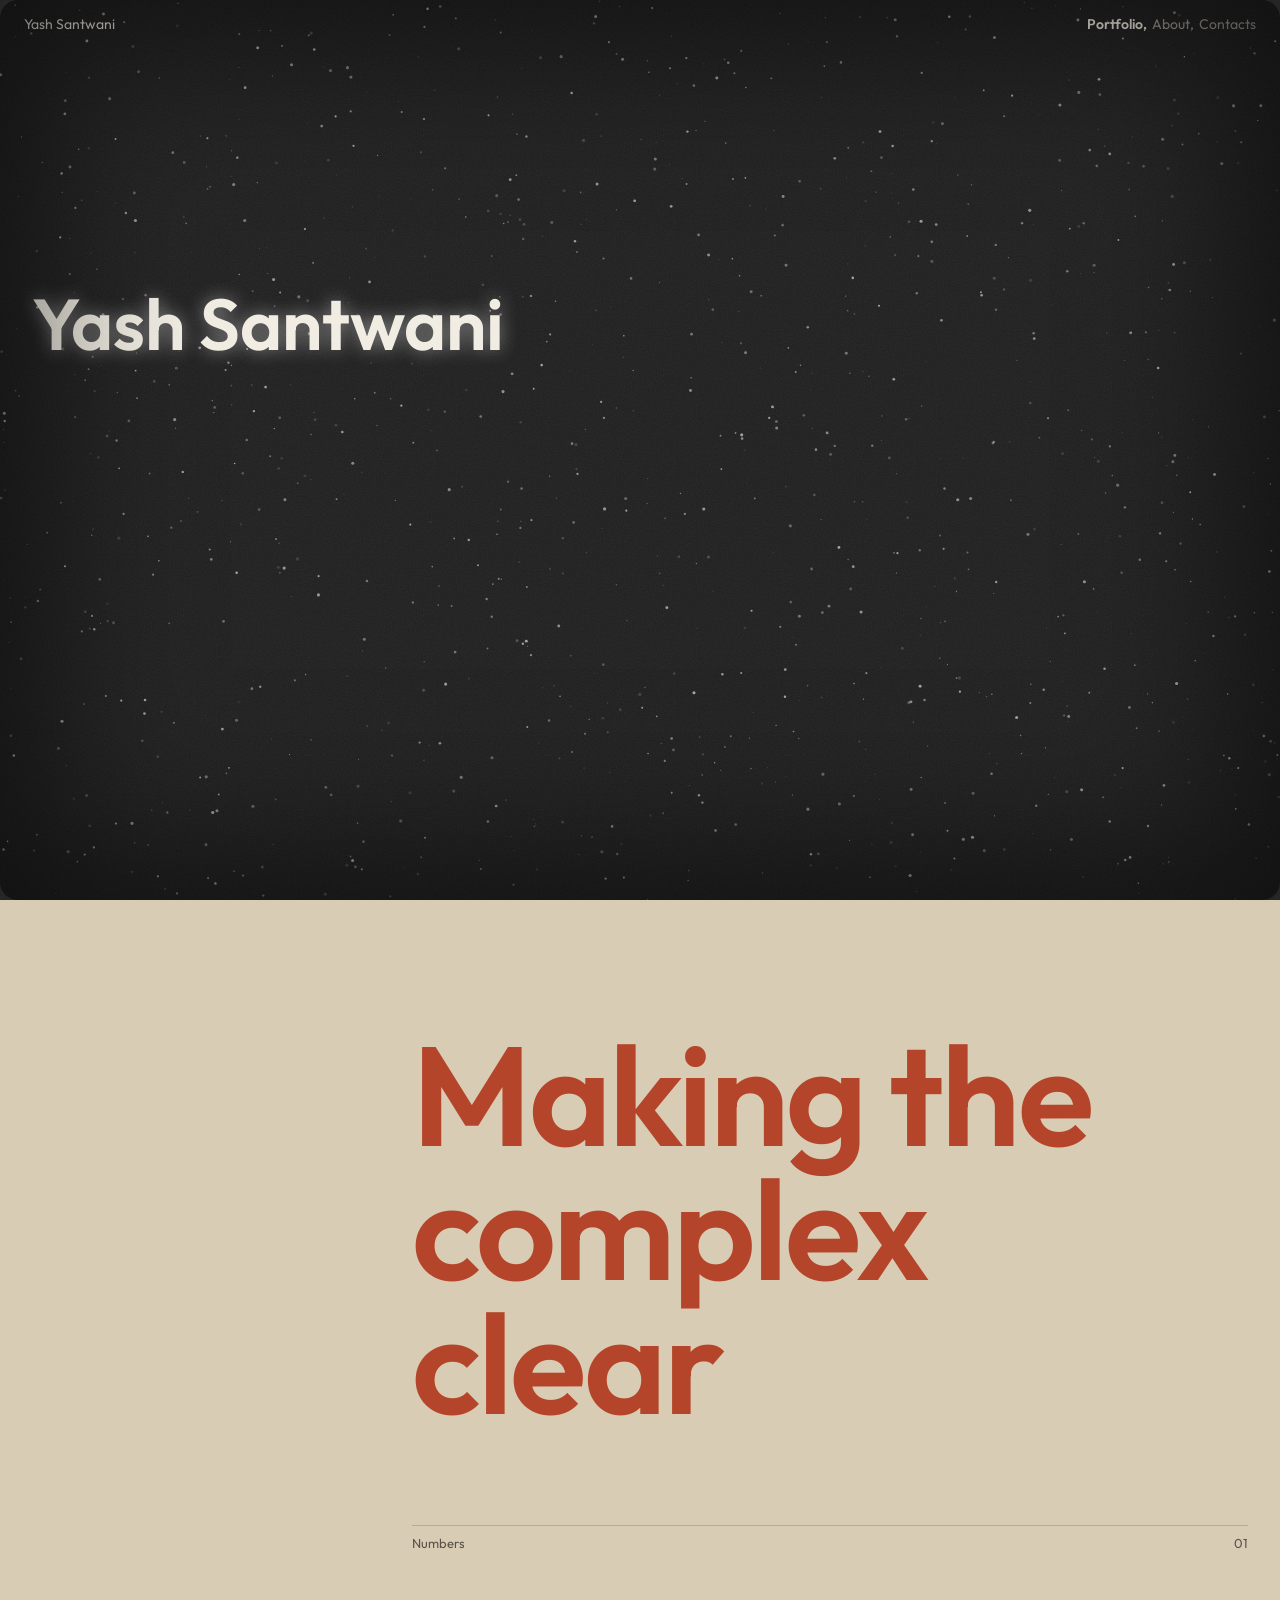
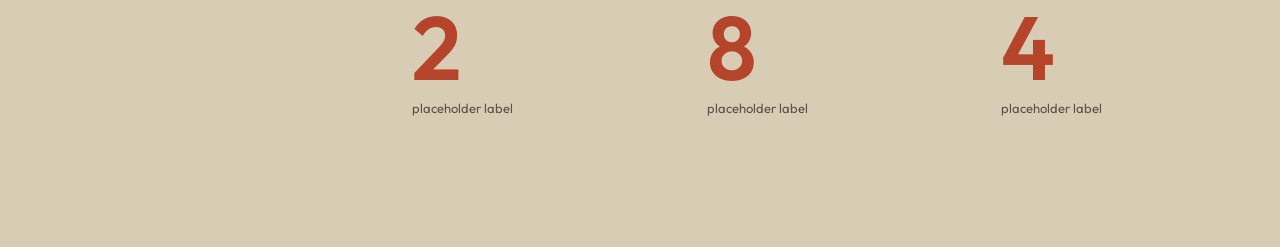
==== index.html @ 138ab25b "feat(shell): per-page nav colours with a readable dimmed state Drop mix-blend-mode: difference, whic" ====
<!doctype html>
<html lang="en">
<head>
  <meta charset="utf-8">
  <meta name="viewport" content="width=device-width, initial-scale=1">
  <title>Yash Santwani</title>
  <meta name="description" content="Yash Santwani — founder, venture and AI product builder.">
  <link rel="stylesheet" href="css/tokens.css">
  <style>
    /* Starter test page: proves tokens + effects work. Replace via the backlog. */
    .intro { position: relative; height: 100vh; }
    .intro canvas { position: absolute; inset: 0; width: 100%; height: 100%; }
    .intro h1 { position: absolute; left: var(--s4); top: 30vh; margin: 0; font-size: clamp(40px, 6vw, 72px); font-weight: 600;
      color: var(--ink-on-dark); text-shadow: 0 0 18px rgba(255,255,255,.45); }
    .demo { padding: var(--s16) var(--s4); max-width: 900px; margin-left: auto; }
    .numbers { display: grid; grid-template-columns: repeat(auto-fit, minmax(160px, 1fr)); gap: var(--s6); }
    .numbers p { margin: var(--s1) 0 0; font-size: var(--fs-small); color: var(--ink-soft); }
    .light { background: var(--bg); color: var(--ink); }
  </style>
</head>
<body class="is-dark">
  <nav class="nav" aria-label="Main">
    <a class="nav__name" href="index.html">Yash Santwani</a>
    <span class="nav__links">
      <a href="index.html" aria-current="page">Portfolio,</a>
      <a href="about.html">About,</a>
      <a href="#contacts">Contacts</a>
    </span>
  </nav>

  <section class="intro">
    <canvas data-dust="dark" aria-hidden="true"></canvas>
    <h1>Yash Santwani</h1>
  </section>

  <main class="light">
    <section class="demo">
      <h2 class="display" data-reveal>Making the complex clear</h2>
      <div class="section-head" style="margin-top: var(--s12)"><span>Numbers</span><span>01</span></div>
      <div class="numbers">
        <div><span class="big-number" data-count="3" data-suffix="+">0</span><p>placeholder label</p></div>
        <div><span class="big-number" data-count="10" data-suffix="+">0</span><p>placeholder label</p></div>
        <div><span class="big-number" data-count="5">0</span><p>placeholder label</p></div>
      </div>
    </section>
  </main>

  <script src="js/grain.js" defer></script>
  <script src="js/dust.js" defer></script>
  <script src="js/reveal.js" defer></script>
  <script src="js/counter.js" defer></script>
</body>
</html>
---- css/tokens.css ----
/* Design tokens — source of truth. Change here, not in page CSS. */

/* Fonts — self-hosted latin subsets (SIL OFL, licences in assets/fonts/).
   Pages preload assets/fonts/outfit-latin-var.woff2. */
@font-face {
  font-family: "Outfit";
  font-style: normal;
  font-weight: 300 600;
  font-display: swap;
  src: url("../assets/fonts/outfit-latin-var.woff2") format("woff2");
}
@font-face {
  font-family: "Fraunces";
  font-style: normal;
  font-weight: 400;
  font-display: swap;
  src: url("../assets/fonts/fraunces-latin-400.woff2") format("woff2");
}
@font-face {
  font-family: "Fraunces";
  font-style: italic;
  font-weight: 400;
  font-display: swap;
  src: url("../assets/fonts/fraunces-latin-400-italic.woff2") format("woff2");
}
/* Metric-matched fallbacks so the swap barely moves the layout. */
@font-face {
  font-family: "Outfit Fallback";
  src: local("Arial"), local("Helvetica"), local("Roboto");
  size-adjust: 101.5%;
  ascent-override: 98.5%;
  descent-override: 25.6%;
  line-gap-override: 0%;
}
@font-face {
  font-family: "Fraunces Fallback";
  src: local("Georgia"), local("Times New Roman");
  size-adjust: 91.8%;
  ascent-override: 100.5%;
  descent-override: 26.5%;
  line-gap-override: 0%;
}

:root {
  /* colour */
  --bg: #D9CCB4;          /* warm cream */
  --ink: #1E1B18;         /* near-black text */
  --ink-soft: #5A524A;    /* labels, captions */
  --accent: #B5452A;      /* rust — headlines + numbers only */
  --rule: rgba(30, 27, 24, 0.18);
  --bg-dark: #1F1F1F;     /* home / intro */
  --ink-on-dark: #F1ECE2;
  --accent-dark: #F2D46B; /* yellow headline on dark */
  --ink-soft-on-dark: #A39E95; /* dimmed text on dark, ≥ 4.5:1 on --bg-dark */

  /* nav — pages override per theme or per region (name vs links) */
  --nav-name: var(--ink);
  --nav-link: var(--ink);
  --nav-link-dim: var(--ink-soft);

  /* type */
  --font-sans: "Outfit", "Outfit Fallback", system-ui, sans-serif;
  --font-serif: "Fraunces", "Fraunces Fallback", Georgia, serif;
  --fs-display: clamp(64px, 11vw, 160px);
  --fs-h2: clamp(36px, 5vw, 64px);
  --fs-h3: clamp(22px, 2.2vw, 30px);
  --fs-body: 16px;
  --fs-small: 13px;
  --lh-tight: 0.95;
  --lh-body: 1.5;

  /* space (8-pt) */
  --s1: 8px; --s2: 16px; --s3: 24px; --s4: 32px; --s6: 48px; --s8: 64px; --s12: 96px; --s16: 128px;

  /* motion */
  --ease: cubic-bezier(0.22, 1, 0.36, 1);
  --dur: 900ms;
}

*, *::before, *::after { box-sizing: border-box; }
html, body { margin: 0; }
body {
  background: var(--bg);
  color: var(--ink);
  font-family: var(--font-sans);
  font-size: var(--fs-body);
  line-height: var(--lh-body);
  -webkit-font-smoothing: antialiased;
}
body.is-dark {
  background: var(--bg-dark); color: var(--ink-on-dark);
  --nav-name: var(--ink-on-dark);
  --nav-link: var(--ink-on-dark);
  --nav-link-dim: var(--ink-soft-on-dark);
}

/* tiny nav — floats over the page, no bar; content scrolls under it.
   Copy this markup into every page and move aria-current to that page's link
   (home counts as Portfolio). Contacts is a placeholder until feature 14.

   <nav class="nav" aria-label="Main">
     <a class="nav__name" href="index.html">Yash Santwani</a>
     <span class="nav__links">
       <a href="index.html" aria-current="page">Portfolio,</a>
       <a href="about.html">About,</a>
       <a href="#contacts">Contacts</a>
     </span>
   </nav>

   Colours: set --nav-name / --nav-link / --nav-link-dim on <body>
   (body.is-dark already does). Name and links can differ, e.g. a light
   name over a photo with ink links over cream. */
.nav {
  position: fixed; inset: 0 0 auto 0; z-index: 50;
  display: flex; justify-content: space-between; align-items: baseline; gap: var(--s2);
  padding: var(--s2) var(--s3);
  font-size: 14px; line-height: 1.2; white-space: nowrap;
}
.nav a { text-decoration: none; border-radius: 2px; }
.nav__name { color: var(--nav-name); }
.nav__links a { color: var(--nav-link-dim); }
.nav__links a + a { margin-left: 2px; }
.nav__links a[aria-current="page"] { color: var(--nav-link); font-weight: 600; }
.nav a:hover { color: var(--nav-link); }
.nav__name:hover { color: var(--nav-name); }
.nav a:focus-visible { outline: 1px solid currentColor; outline-offset: 3px; }
@media (max-width: 420px) {
  .nav { padding: var(--s2); }
}

/* section header: 01 — label */
.section-head {
  display: flex; justify-content: space-between;
  border-top: 1px solid var(--rule);
  padding-top: var(--s1); margin-bottom: var(--s6);
  font-size: var(--fs-small); color: var(--ink-soft);
}

.display { font-size: var(--fs-display); line-height: var(--lh-tight); font-weight: 600; color: var(--accent); letter-spacing: -0.02em; margin: 0; }
.big-number { font-size: clamp(56px, 7vw, 96px); font-weight: 600; color: var(--accent); line-height: 1; }

@media (prefers-reduced-motion: reduce) {
  *, *::before, *::after { animation: none !important; transition: none !important; }
}
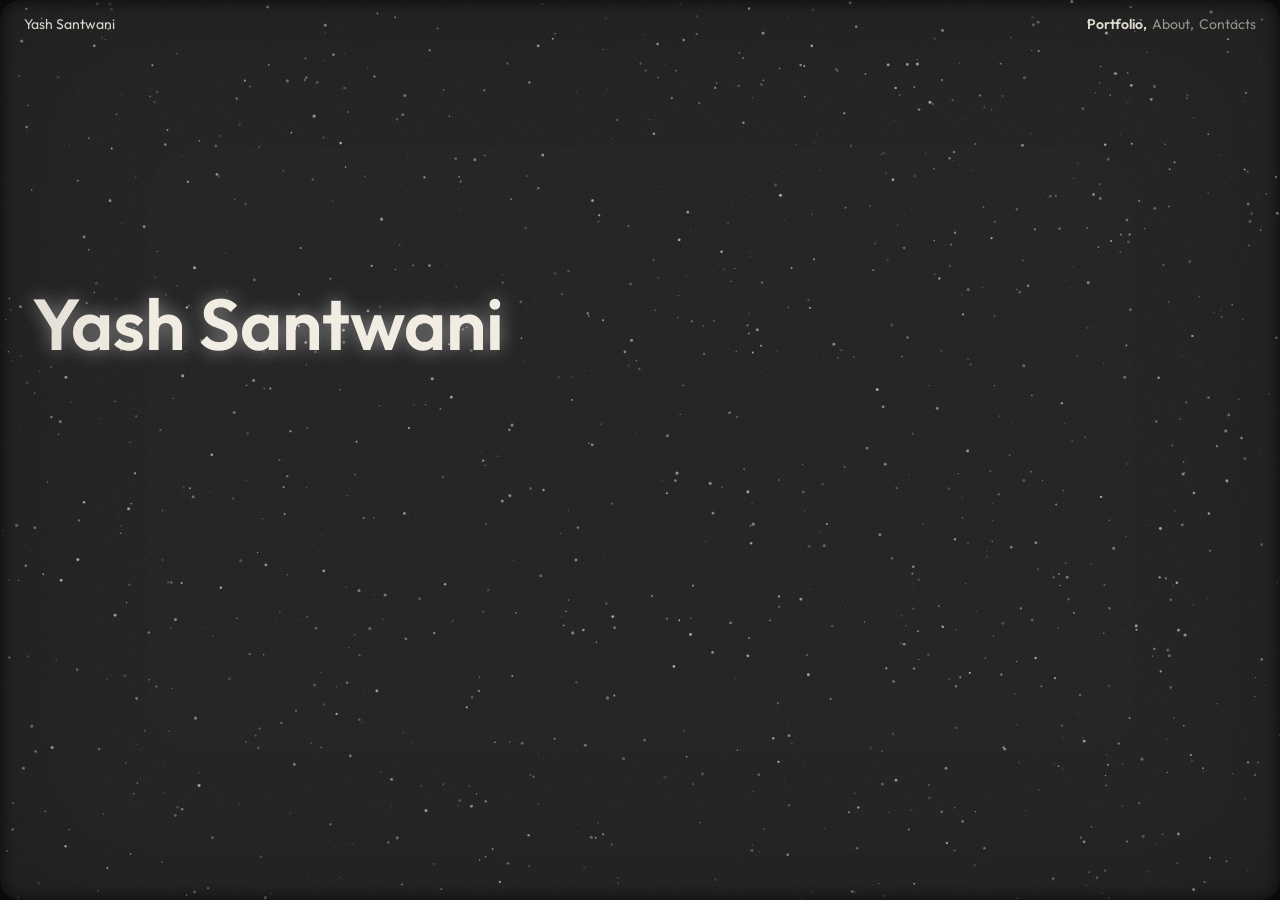
==== commit 8f8e67f5: "feat(shell): starter pages prove the shell on dark and cream index.html is now fully dark (dust intr" ====
--- a/index.html
+++ b/index.html
@@ -5,17 +5,14 @@
   <meta name="viewport" content="width=device-width, initial-scale=1">
   <title>Yash Santwani</title>
   <meta name="description" content="Yash Santwani — founder, venture and AI product builder.">
+  <link rel="preload" href="assets/fonts/outfit-latin-var.woff2" as="font" type="font/woff2" crossorigin>
   <link rel="stylesheet" href="css/tokens.css">
   <style>
-    /* Starter test page: proves tokens + effects work. Replace via the backlog. */
+    /* Starter test page: proves the shell on a dark page. Replaced by features 3, 11, 12. */
     .intro { position: relative; height: 100vh; }
     .intro canvas { position: absolute; inset: 0; width: 100%; height: 100%; }
     .intro h1 { position: absolute; left: var(--s4); top: 30vh; margin: 0; font-size: clamp(40px, 6vw, 72px); font-weight: 600;
       color: var(--ink-on-dark); text-shadow: 0 0 18px rgba(255,255,255,.45); }
-    .demo { padding: var(--s16) var(--s4); max-width: 900px; margin-left: auto; }
-    .numbers { display: grid; grid-template-columns: repeat(auto-fit, minmax(160px, 1fr)); gap: var(--s6); }
-    .numbers p { margin: var(--s1) 0 0; font-size: var(--fs-small); color: var(--ink-soft); }
-    .light { background: var(--bg); color: var(--ink); }
   </style>
 </head>
 <body class="is-dark">
@@ -28,26 +25,14 @@
     </span>
   </nav>
 
-  <section class="intro">
-    <canvas data-dust="dark" aria-hidden="true"></canvas>
-    <h1>Yash Santwani</h1>
-  </section>
-
-  <main class="light">
-    <section class="demo">
-      <h2 class="display" data-reveal>Making the complex clear</h2>
-      <div class="section-head" style="margin-top: var(--s12)"><span>Numbers</span><span>01</span></div>
-      <div class="numbers">
-        <div><span class="big-number" data-count="3" data-suffix="+">0</span><p>placeholder label</p></div>
-        <div><span class="big-number" data-count="10" data-suffix="+">0</span><p>placeholder label</p></div>
-        <div><span class="big-number" data-count="5">0</span><p>placeholder label</p></div>
-      </div>
+  <main>
+    <section class="intro">
+      <canvas data-dust="dark" aria-hidden="true"></canvas>
+      <h1>Yash Santwani</h1>
     </section>
   </main>
 
   <script src="js/grain.js" defer></script>
   <script src="js/dust.js" defer></script>
-  <script src="js/reveal.js" defer></script>
-  <script src="js/counter.js" defer></script>
 </body>
 </html>
--- a/css/tokens.css
+++ b/css/tokens.css
@@ -45,7 +45,8 @@
   /* colour */
   --bg: #D9CCB4;          /* warm cream */
   --ink: #1E1B18;         /* near-black text */
-  --ink-soft: #5A524A;    /* labels, captions */
+  --ink-soft: #554E47;    /* labels, captions — ≥ 4.5:1 on cream even under the vignette */
+  --ink-dim: #4A443E;   /* dimmed nav links on cream — keeps ≥ 4.5:1 under the vignette */
   --accent: #B5452A;      /* rust — headlines + numbers only */
   --rule: rgba(30, 27, 24, 0.18);
   --bg-dark: #1F1F1F;     /* home / intro */
@@ -56,7 +57,7 @@
   /* nav — pages override per theme or per region (name vs links) */
   --nav-name: var(--ink);
   --nav-link: var(--ink);
-  --nav-link-dim: var(--ink-soft);
+  --nav-link-dim: var(--ink-dim);
 
   /* type */
   --font-sans: "Outfit", "Outfit Fallback", system-ui, sans-serif;
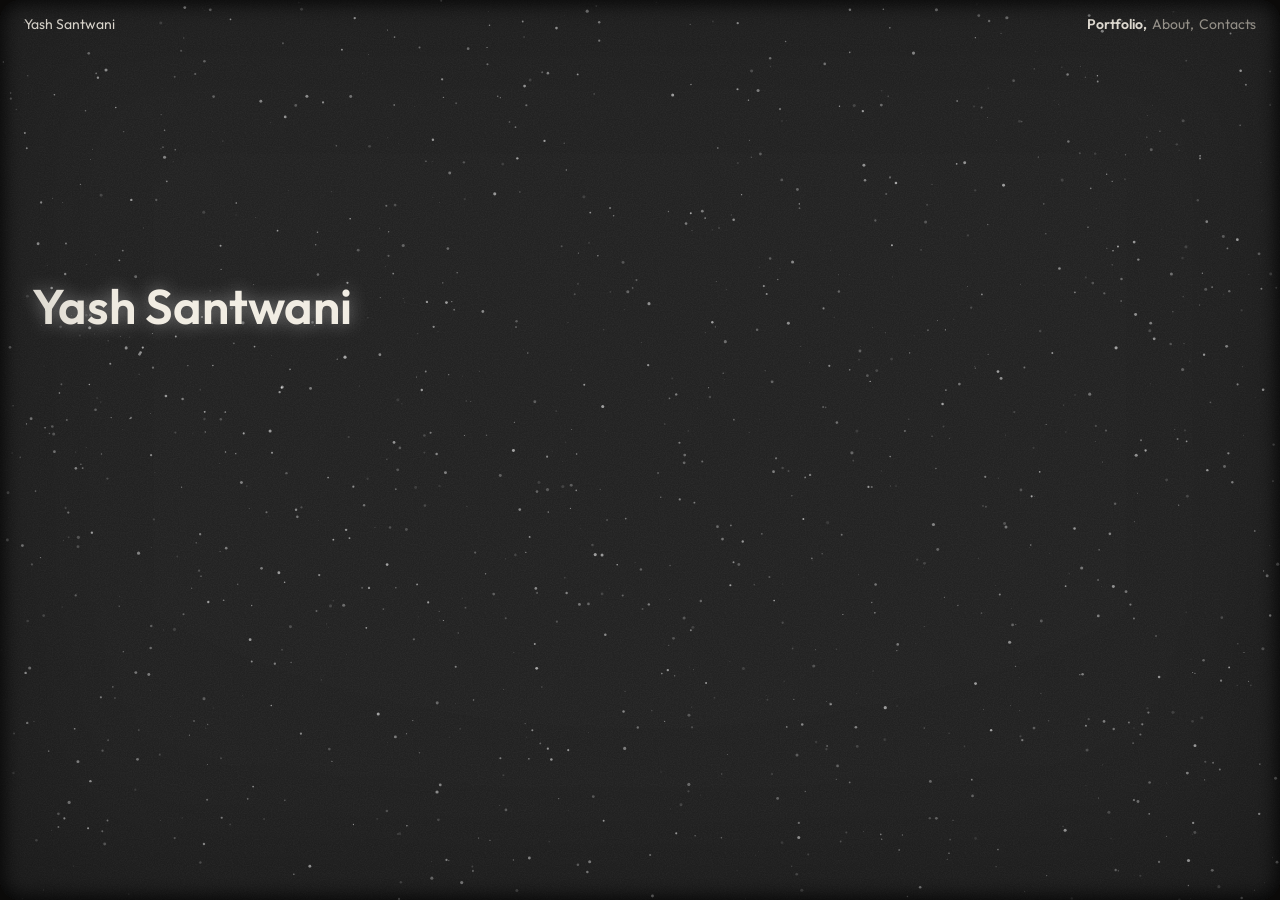
==== commit 424a86f5: "fix(shell): stronger film-frame vignette and smaller intro name Vignette: a wider, darker rim band (" ====
--- a/index.html
+++ b/index.html
@@ -11,7 +11,7 @@
     /* Starter test page: proves the shell on a dark page. Replaced by features 3, 11, 12. */
     .intro { position: relative; height: 100vh; }
     .intro canvas { position: absolute; inset: 0; width: 100%; height: 100%; }
-    .intro h1 { position: absolute; left: var(--s4); top: 30vh; margin: 0; font-size: clamp(40px, 6vw, 72px); font-weight: 600;
+    .intro h1 { position: absolute; left: var(--s4); top: 30vh; margin: 0; font-size: clamp(32px, 3.8vw, 96px); /* name ≈ 25% of viewport width on desktop */ font-weight: 600;
       color: var(--ink-on-dark); text-shadow: 0 0 18px rgba(255,255,255,.45); }
   </style>
 </head>
--- a/css/tokens.css
+++ b/css/tokens.css
@@ -23,7 +23,8 @@
   font-display: swap;
   src: url("../assets/fonts/fraunces-latin-400-italic.woff2") format("woff2");
 }
-/* Metric-matched fallbacks so the swap barely moves the layout. */
+/* Metric-matched fallbacks so the swap barely moves the layout.
+   Overrides were measured against Arial and Georgia; other local fonts are close, not exact. */
 @font-face {
   font-family: "Outfit Fallback";
   src: local("Arial"), local("Helvetica"), local("Roboto");
@@ -46,7 +47,7 @@
   --bg: #D9CCB4;          /* warm cream */
   --ink: #1E1B18;         /* near-black text */
   --ink-soft: #554E47;    /* labels, captions — ≥ 4.5:1 on cream even under the vignette */
-  --ink-dim: #4A443E;   /* dimmed nav links on cream — keeps ≥ 4.5:1 under the vignette */
+  --ink-dim: #433E39;    /* dimmed nav links on cream — keeps ≥ 4.5:1 under the vignette */
   --accent: #B5452A;      /* rust — headlines + numbers only */
   --rule: rgba(30, 27, 24, 0.18);
   --bg-dark: #1F1F1F;     /* home / intro */
@@ -122,8 +123,7 @@
 .nav__links a { color: var(--nav-link-dim); }
 .nav__links a + a { margin-left: 2px; }
 .nav__links a[aria-current="page"] { color: var(--nav-link); font-weight: 600; }
-.nav a:hover { color: var(--nav-link); }
-.nav__name:hover { color: var(--nav-name); }
+.nav__links a:hover { color: var(--nav-link); }
 .nav a:focus-visible { outline: 1px solid currentColor; outline-offset: 3px; }
 @media (max-width: 420px) {
   .nav { padding: var(--s2); }
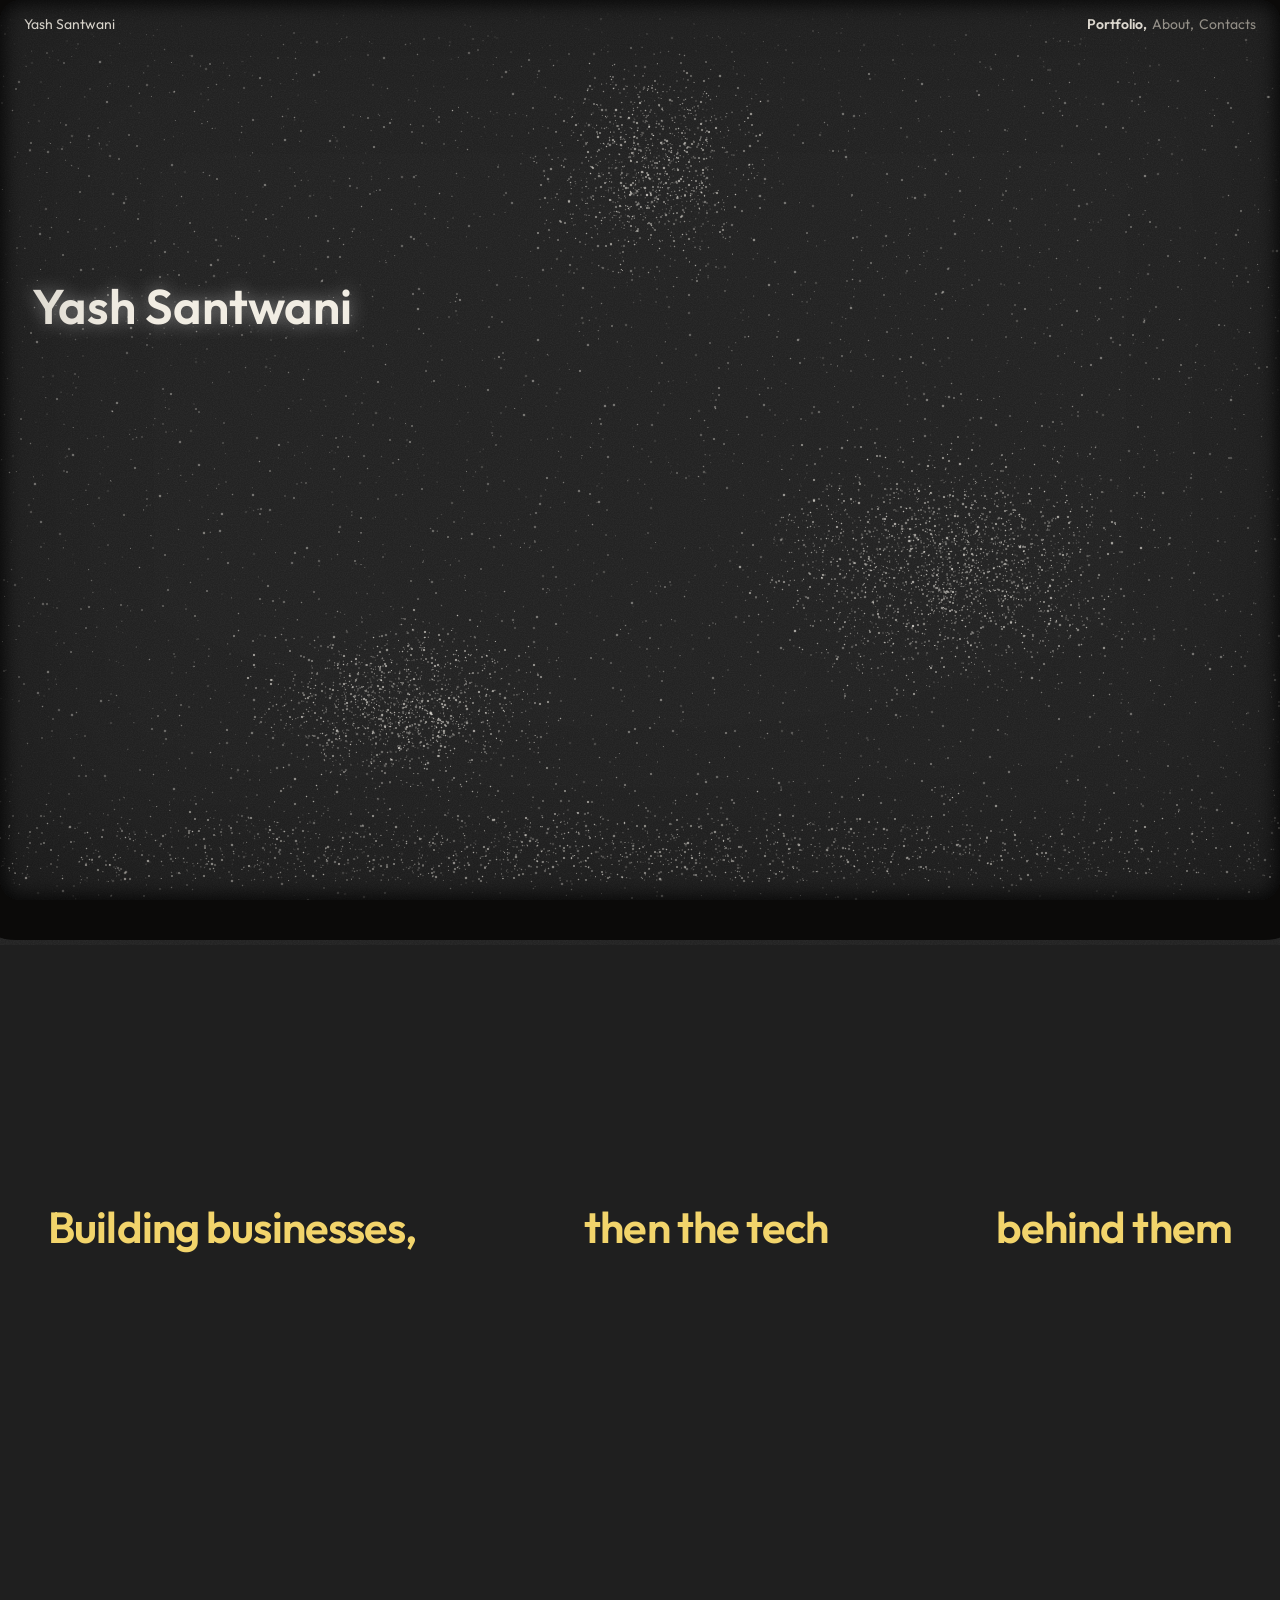
==== commit 8a23bacf: "feat(home): intro name glows in and hands off to a hero placeholder The intro name now fades in with" ====
--- a/index.html
+++ b/index.html
@@ -8,11 +8,30 @@
   <link rel="preload" href="assets/fonts/outfit-latin-var.woff2" as="font" type="font/woff2" crossorigin>
   <link rel="stylesheet" href="css/tokens.css">
   <style>
-    /* Starter test page: proves the shell on a dark page. Replaced by features 3, 11, 12. */
+    /* Home: dust intro (Feature 3) -> hero (placeholder; Feature 11 adds the photo)
+       -> project grid (Feature 12, not built yet). */
+
+    /* Intro: the name glows in on load and fades as the intro scrolls away. */
     .intro { position: relative; height: 100vh; }
     .intro canvas { position: absolute; inset: 0; width: 100%; height: 100%; }
-    .intro h1 { position: absolute; left: var(--s4); top: 30vh; margin: 0; font-size: clamp(32px, 3.8vw, 96px); /* name ≈ 25% of viewport width on desktop */ font-weight: 600;
-      color: var(--ink-on-dark); text-shadow: 0 0 18px rgba(255,255,255,.45); }
+    .intro__title { position: absolute; left: var(--s4); top: 30vh; } /* scroll fade sets its opacity */
+    .intro h1 { margin: 0; font-size: clamp(32px, 3.8vw, 96px); /* name ≈ 25% of viewport width on desktop */ font-weight: 600;
+      color: var(--ink-on-dark); text-shadow: 0 0 18px rgba(255,255,255,.45);
+      animation: name-glow 1.5s ease-out .3s backwards; }
+    @keyframes name-glow {
+      from { opacity: 0; text-shadow: 0 0 0 rgba(255,255,255,0); }
+      to   { opacity: 1; text-shadow: 0 0 18px rgba(255,255,255,.45); }
+    }
+    @media (prefers-reduced-motion: reduce) { .intro h1 { animation: none; } }
+
+    /* Hero placeholder: Feature 11 replaces the content with the seated-person photo. */
+    .hero { position: relative; height: 100vh; background: var(--bg-dark); padding-top: 34vh; }
+    .hero__headline { display: flex; flex-wrap: wrap; justify-content: space-between; gap: 0 var(--s4);
+      margin: 0; padding: 0 var(--s6); font-size: clamp(28px, 3.4vw, 64px); font-weight: 600;
+      line-height: var(--lh-tight); letter-spacing: -0.02em; color: var(--accent-dark); }
+    @media (max-width: 599px) {
+      .hero__headline { justify-content: flex-start; flex-direction: column; gap: var(--s1); padding: 0 var(--s3); }
+    }
   </style>
 </head>
 <body class="is-dark">
@@ -28,11 +47,35 @@
   <main>
     <section class="intro">
       <canvas data-dust="dark" aria-hidden="true"></canvas>
-      <h1>Yash Santwani</h1>
+      <div class="intro__title"><h1>Yash Santwani</h1></div>
+    </section>
+
+    <section class="hero hero--placeholder" aria-label="Introduction">
+      <h2 class="hero__headline">
+        <span>Building businesses,</span>
+        <span>then the tech</span>
+        <span>behind them</span>
+      </h2>
     </section>
   </main>
 
   <script src="js/grain.js" defer></script>
   <script src="js/dust.js" defer></script>
+  <script>
+    // Intro name fades as the intro scrolls away, and is gone before it reaches the nav.
+    if (!matchMedia("(prefers-reduced-motion: reduce)").matches) {
+      const title = document.querySelector(".intro__title"), nav = document.querySelector(".nav");
+      let queued = false;
+      const update = () => {
+        queued = false;
+        const distance = Math.max(1, title.offsetTop - nav.offsetHeight);
+        title.style.opacity = Math.max(0, Math.min(1, 1 - scrollY / distance));
+      };
+      const queue = () => { if (!queued) { queued = true; requestAnimationFrame(update); } };
+      addEventListener("scroll", queue, { passive: true });
+      addEventListener("resize", queue);
+      update();   // also right for a restored mid-page scroll position
+    }
+  </script>
 </body>
 </html>
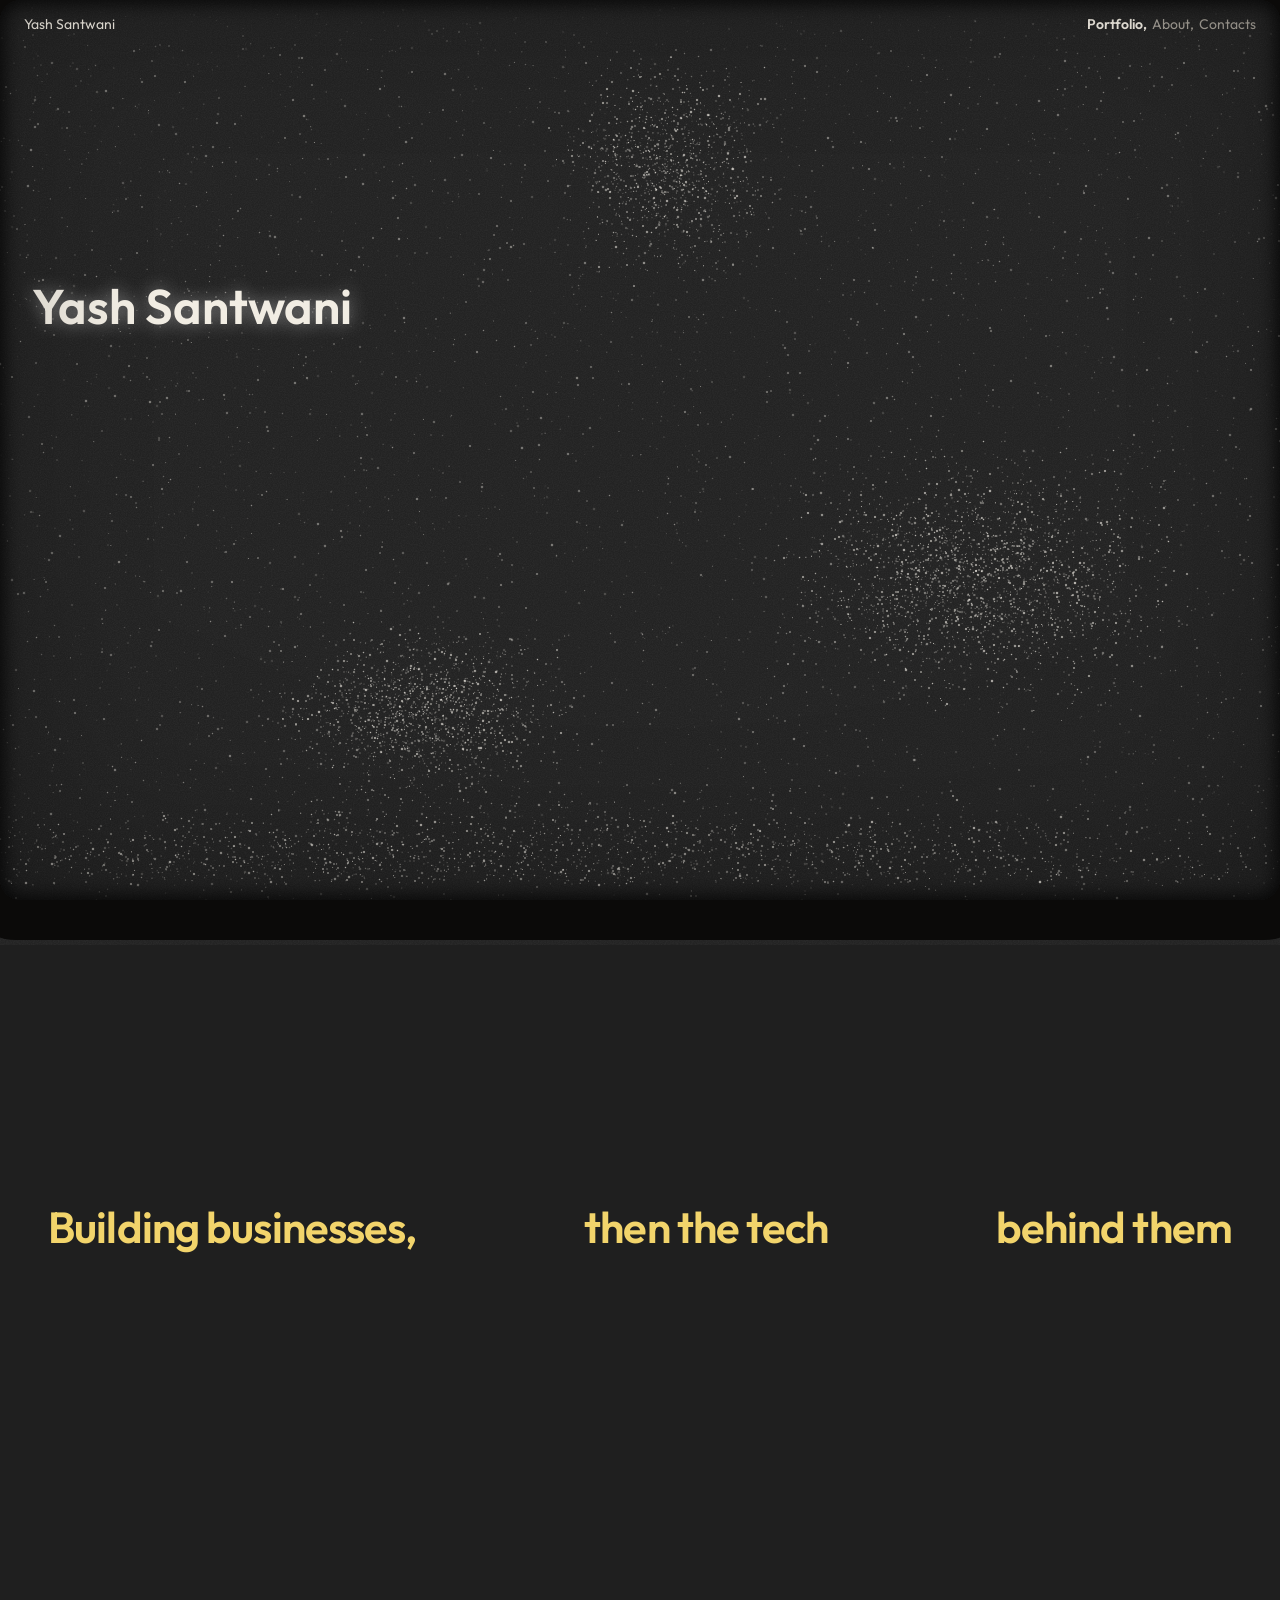
==== commit 36e96d79: "fix(home): drop misleading landmark label on the hero placeholder Code review #1: aria-label="Introd" ====
--- a/index.html
+++ b/index.html
@@ -50,7 +50,7 @@
       <div class="intro__title"><h1>Yash Santwani</h1></div>
     </section>
 
-    <section class="hero hero--placeholder" aria-label="Introduction">
+    <section class="hero hero--placeholder">
       <h2 class="hero__headline">
         <span>Building businesses,</span>
         <span>then the tech</span>
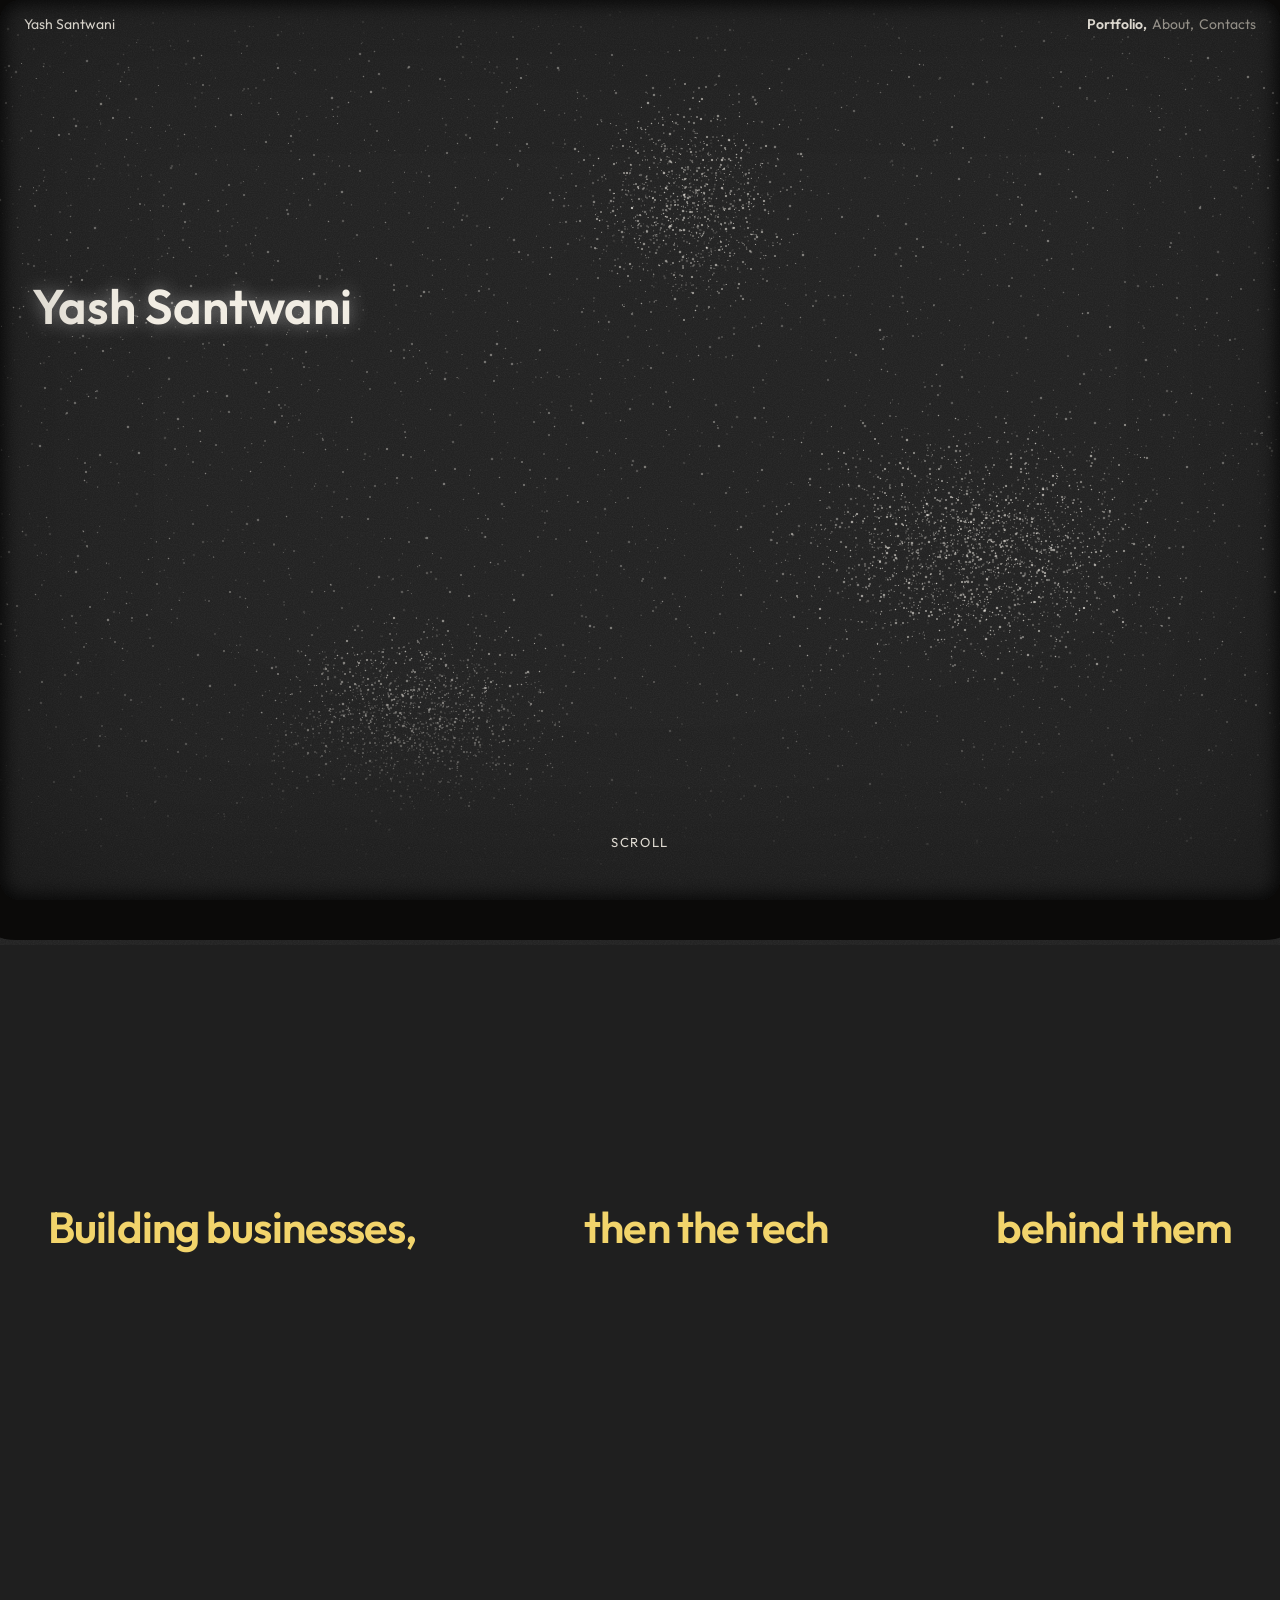
==== commit e6a1f732: "fix(home): scroll hint on the intro; dust fades out softly at the bottom - A small "Scroll" hint sit" ====
--- a/index.html
+++ b/index.html
@@ -13,7 +13,10 @@
 
     /* Intro: the name glows in on load and fades as the intro scrolls away. */
     .intro { position: relative; height: 100vh; }
-    .intro canvas { position: absolute; inset: 0; width: 100%; height: 100%; }
+    .intro canvas { position: absolute; inset: 0; width: 100%; height: 100%;
+      /* dust fades out softly over the bottom ~30% instead of ending in a hard edge */
+      -webkit-mask-image: linear-gradient(to bottom, #000 70%, transparent);
+              mask-image: linear-gradient(to bottom, #000 70%, transparent); }
     .intro__title { position: absolute; left: var(--s4); top: 30vh; } /* scroll fade sets its opacity */
     .intro h1 { margin: 0; font-size: clamp(32px, 3.8vw, 96px); /* name ≈ 25% of viewport width on desktop */ font-weight: 600;
       color: var(--ink-on-dark); text-shadow: 0 0 18px rgba(255,255,255,.45);
@@ -22,7 +25,16 @@
       from { opacity: 0; text-shadow: 0 0 0 rgba(255,255,255,0); }
       to   { opacity: 1; text-shadow: 0 0 18px rgba(255,255,255,.45); }
     }
-    @media (prefers-reduced-motion: reduce) { .intro h1 { animation: none; } }
+    /* Scroll hint: gently pulses, hidden once scrolling starts (back at the top it returns).
+       The pulse stays between 0.7 and 1 opacity so the text keeps 4.5:1 at its faintest. */
+    .intro__scroll { position: absolute; left: 50%; bottom: var(--s6); transform: translateX(-50%); margin: 0;
+      font-size: var(--fs-small); letter-spacing: .12em; text-transform: uppercase; color: var(--ink-on-dark);
+      animation: hint-pulse 2.4s ease-in-out infinite; }
+    .intro__scroll span { display: block; transition: opacity .4s; }
+    .is-scrolled .intro__scroll { visibility: hidden; transition: visibility 0s .4s; } /* hide after the fade-out */
+    .is-scrolled .intro__scroll span { opacity: 0; }
+    @keyframes hint-pulse { 0%, 100% { opacity: 1; } 50% { opacity: .7; } }
+    @media (prefers-reduced-motion: reduce) { .intro h1, .intro__scroll { animation: none; } }
 
     /* Hero placeholder: Feature 11 replaces the content with the seated-person photo. */
     .hero { position: relative; height: 100vh; background: var(--bg-dark); padding-top: 34vh; }
@@ -48,6 +60,7 @@
     <section class="intro">
       <canvas data-dust="dark" aria-hidden="true"></canvas>
       <div class="intro__title"><h1>Yash Santwani</h1></div>
+      <p class="intro__scroll" aria-hidden="true"><span>Scroll</span></p>
     </section>
 
     <section class="hero hero--placeholder">
@@ -62,6 +75,11 @@
   <script src="js/grain.js" defer></script>
   <script src="js/dust.js" defer></script>
   <script>
+    // Scroll hint hides once scrolling starts and returns at the very top.
+    const hint = () => document.body.classList.toggle("is-scrolled", scrollY > 4);
+    addEventListener("scroll", hint, { passive: true });
+    hint();
+
     // Intro name fades as the intro scrolls away, and is gone before it reaches the nav.
     if (!matchMedia("(prefers-reduced-motion: reduce)").matches) {
       const title = document.querySelector(".intro__title"), nav = document.querySelector(".nav");
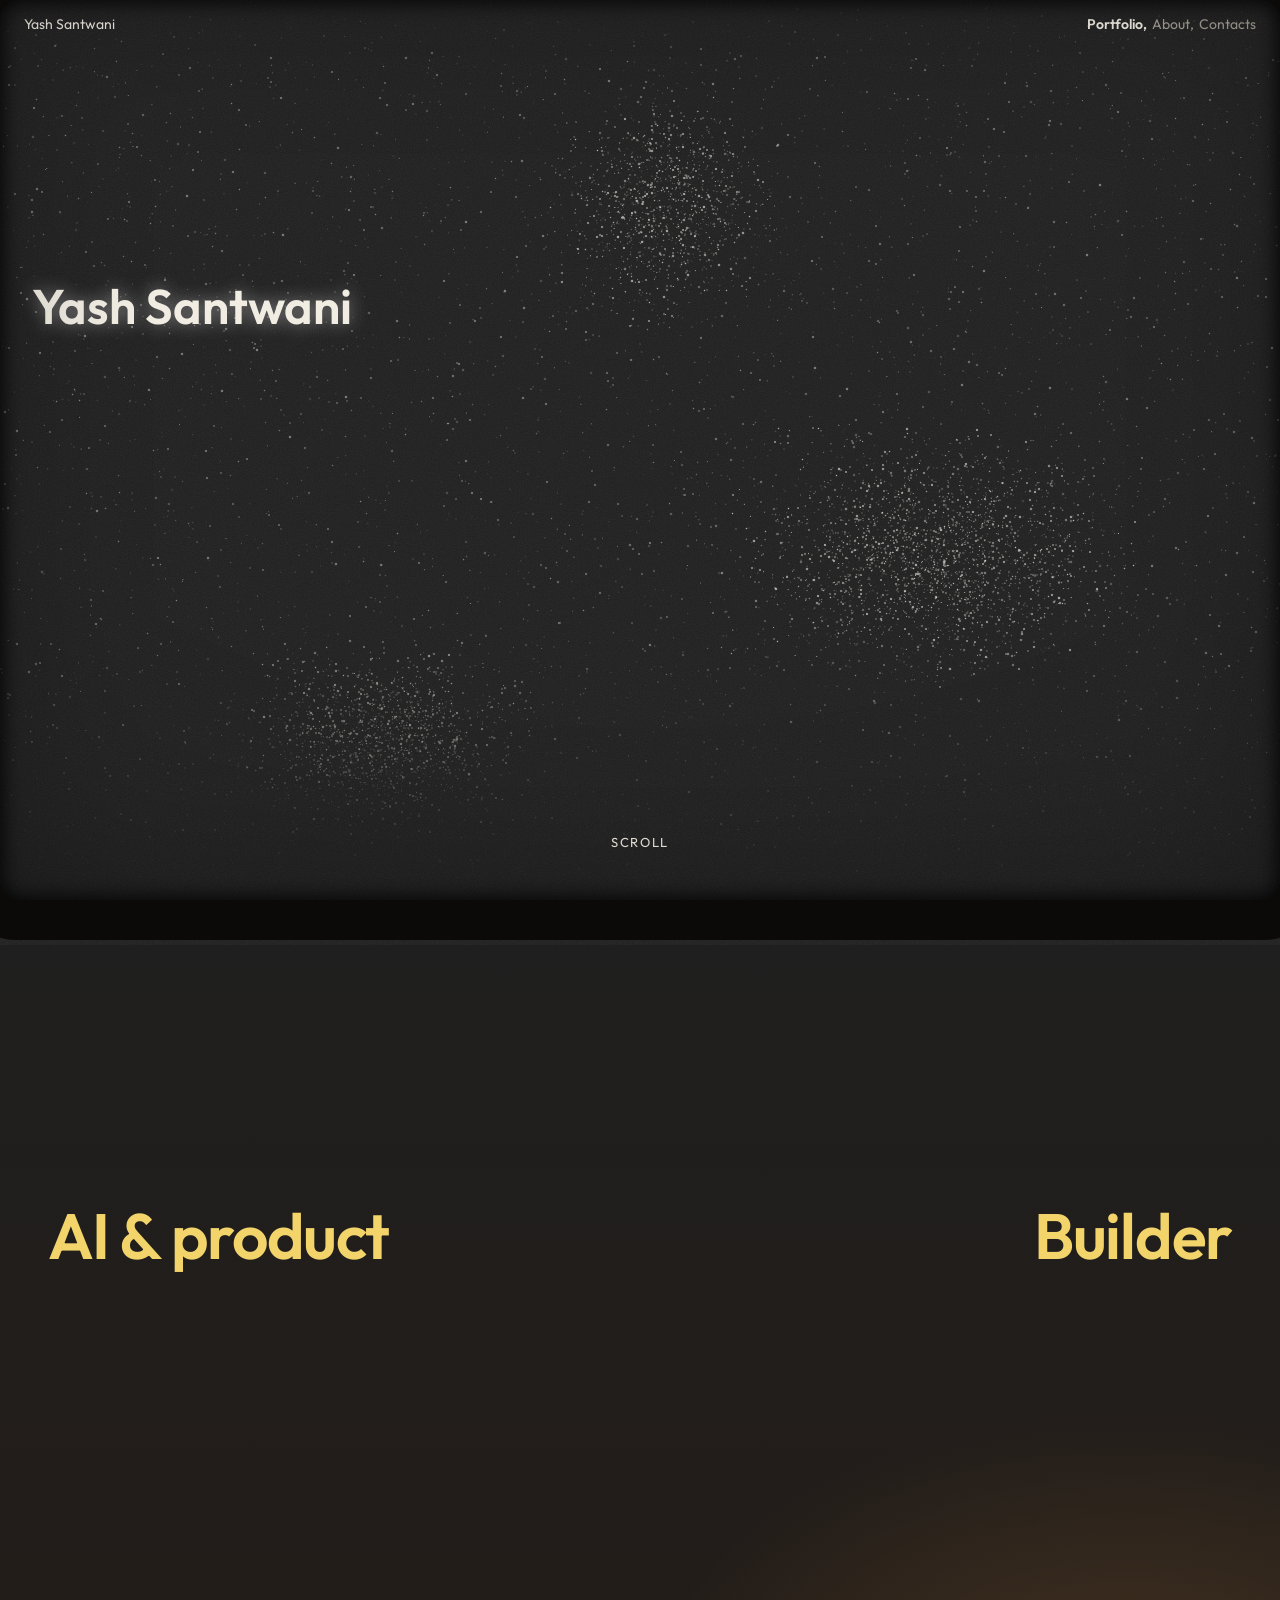
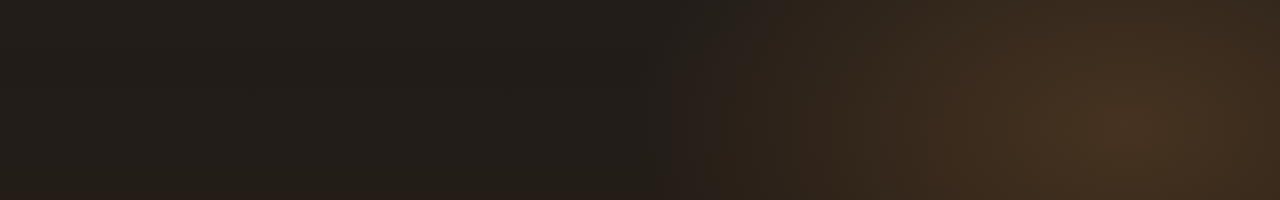
==== commit 06f6a458: "feat(home): hero placeholder reads "AI & product | Builder" on warm dark No photo for now: the yello" ====
--- a/index.html
+++ b/index.html
@@ -36,10 +36,15 @@
     @keyframes hint-pulse { 0%, 100% { opacity: 1; } 50% { opacity: .7; } }
     @media (prefers-reduced-motion: reduce) { .intro h1, .intro__scroll { animation: none; } }
 
-    /* Hero placeholder: Feature 11 replaces the content with the seated-person photo. */
-    .hero { position: relative; height: 100vh; background: var(--bg-dark); padding-top: 34vh; }
+    /* Hero placeholder: no photo yet. Feature 11 adds the seated-person photo layer
+       (assets/img/hero-person.webp). Warm dark background with a subtle amber glow
+       bottom-right; the top matches the intro so the dust fade blends in. */
+    .hero { position: relative; height: 100vh; padding-top: 34vh;
+      background:
+        radial-gradient(ellipse 55% 50% at 88% 92%, rgba(214, 142, 64, .20), transparent 70%),
+        linear-gradient(to bottom, var(--bg-dark), #231c17); }
     .hero__headline { display: flex; flex-wrap: wrap; justify-content: space-between; gap: 0 var(--s4);
-      margin: 0; padding: 0 var(--s6); font-size: clamp(28px, 3.4vw, 64px); font-weight: 600;
+      margin: 0; padding: 0 var(--s6); font-size: clamp(36px, 5vw, 88px); font-weight: 600;
       line-height: var(--lh-tight); letter-spacing: -0.02em; color: var(--accent-dark); }
     @media (max-width: 599px) {
       .hero__headline { justify-content: flex-start; flex-direction: column; gap: var(--s1); padding: 0 var(--s3); }
@@ -65,9 +70,8 @@
 
     <section class="hero hero--placeholder">
       <h2 class="hero__headline">
-        <span>Building businesses,</span>
-        <span>then the tech</span>
-        <span>behind them</span>
+        <span>AI &amp; product</span>
+        <span>Builder</span>
       </h2>
     </section>
   </main>
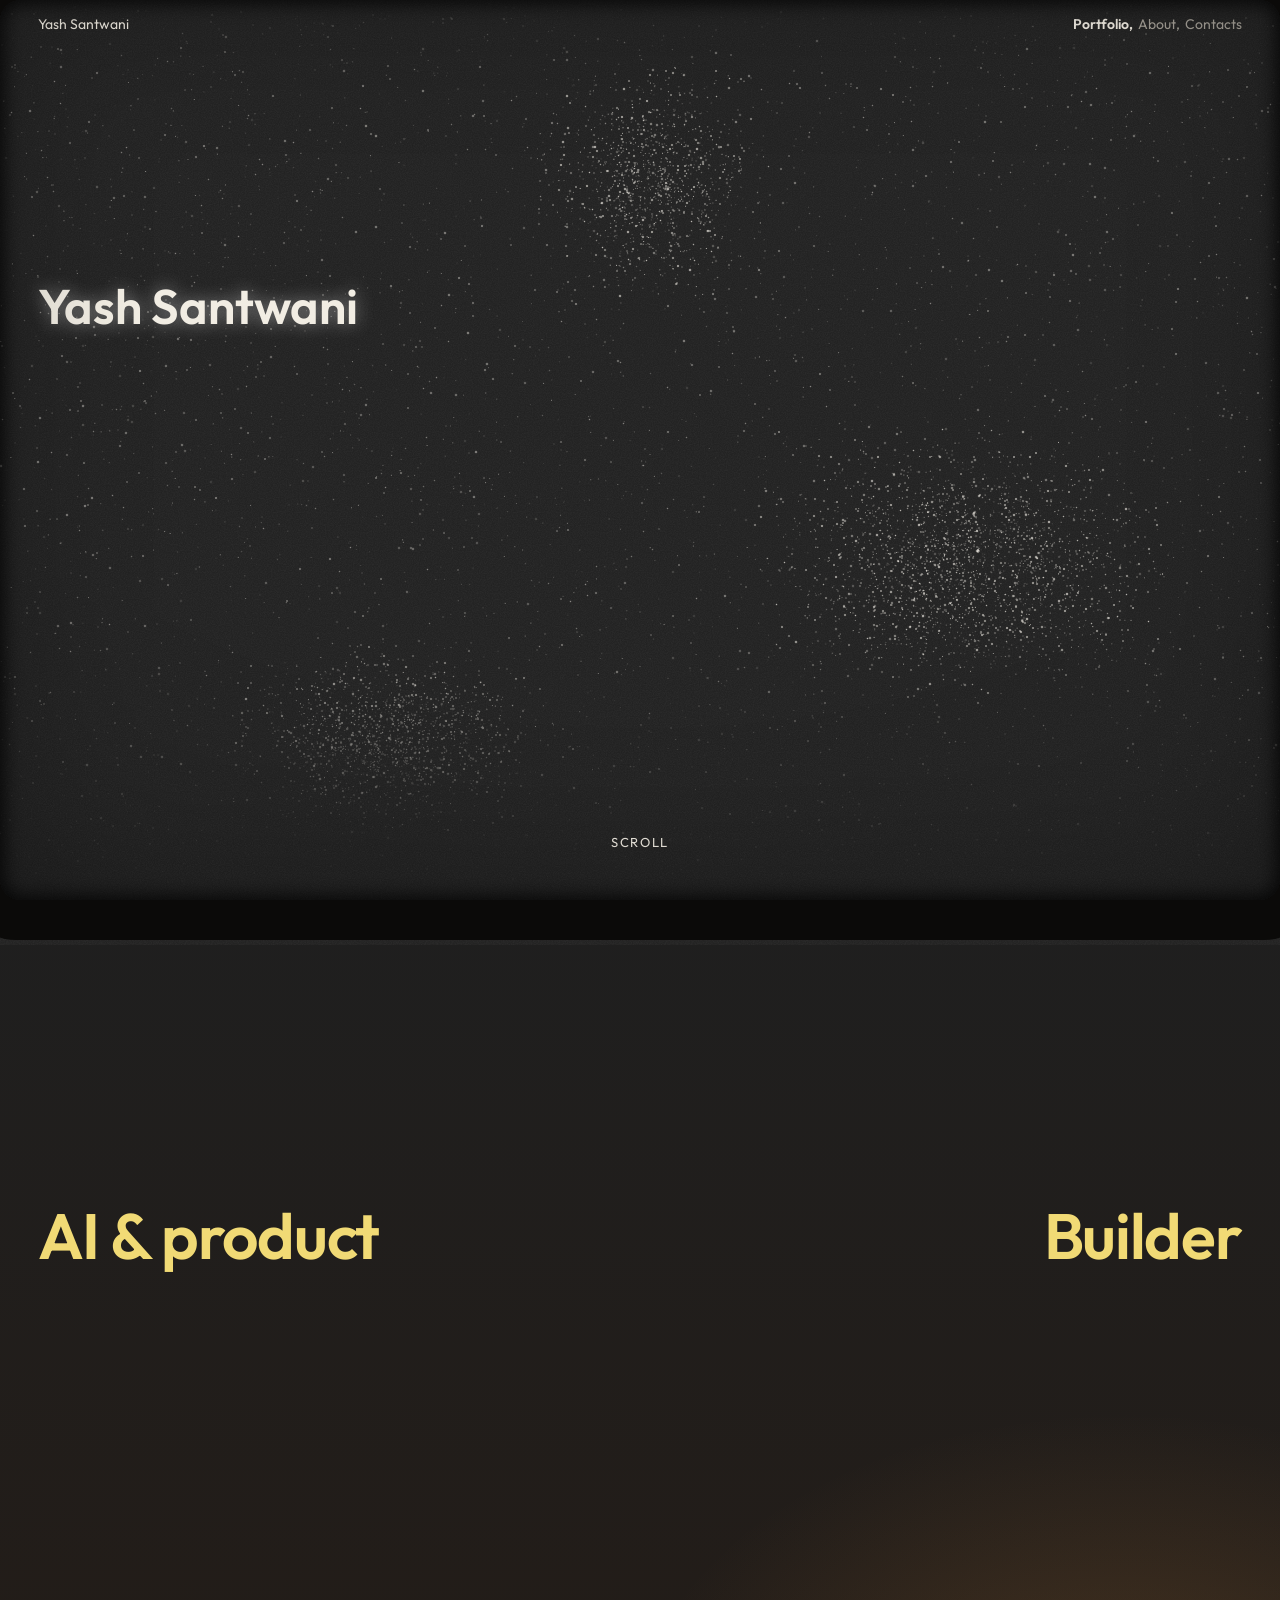
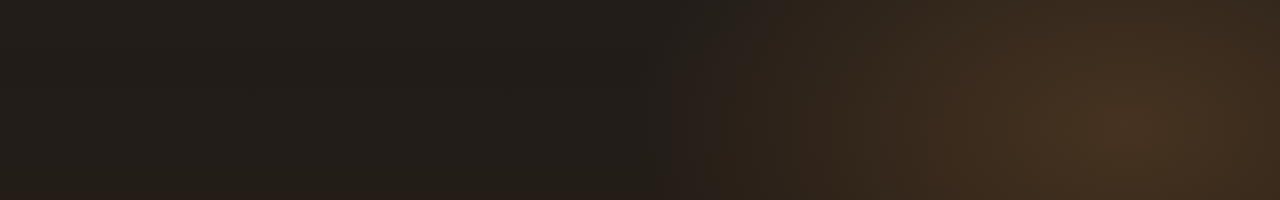
==== commit a0573ccf: "style(tokens): new palette values, opacity tokens, ease and 2.4rem gutter --ink #1D1915, --accent #B" ====
--- a/index.html
+++ b/index.html
@@ -17,7 +17,7 @@
       /* dust fades out softly over the bottom ~30% instead of ending in a hard edge */
       -webkit-mask-image: linear-gradient(to bottom, #000 70%, transparent);
               mask-image: linear-gradient(to bottom, #000 70%, transparent); }
-    .intro__title { position: absolute; left: var(--s4); top: 30vh; } /* scroll fade sets its opacity */
+    .intro__title { position: absolute; left: var(--gutter); top: 30vh; } /* scroll fade sets its opacity */
     .intro h1 { margin: 0; font-size: clamp(32px, 3.8vw, 96px); /* name ≈ 25% of viewport width on desktop */ font-weight: 600;
       color: var(--ink-on-dark); text-shadow: 0 0 18px rgba(255,255,255,.45);
       animation: name-glow 1.5s ease-out .3s backwards; }
@@ -44,7 +44,7 @@
         radial-gradient(ellipse 55% 50% at 88% 92%, rgba(214, 142, 64, .20), transparent 70%),
         linear-gradient(to bottom, var(--bg-dark), #231c17); }
     .hero__headline { display: flex; flex-wrap: wrap; justify-content: space-between; gap: 0 var(--s4);
-      margin: 0; padding: 0 var(--s6); font-size: clamp(36px, 5vw, 88px); font-weight: 600;
+      margin: 0; padding: 0 var(--gutter); font-size: clamp(36px, 5vw, 88px); font-weight: 600;
       line-height: var(--lh-tight); letter-spacing: -0.02em; color: var(--accent-dark); }
     @media (max-width: 599px) {
       .hero__headline { justify-content: flex-start; flex-direction: column; gap: var(--s1); padding: 0 var(--s3); }
--- a/css/tokens.css
+++ b/css/tokens.css
@@ -45,20 +45,22 @@
 :root {
   /* colour */
   --bg: #D9CCB4;          /* warm cream */
-  --ink: #1E1B18;         /* near-black text */
+  --ink: #1D1915;         /* near-black text */
   --ink-soft: #554E47;    /* labels, captions — ≥ 4.5:1 on cream even under the vignette */
-  --ink-dim: #433E39;    /* dimmed nav links on cream — keeps ≥ 4.5:1 under the vignette */
-  --accent: #B5452A;      /* rust — headlines + numbers only */
-  --rule: rgba(30, 27, 24, 0.18);
+  --ink-dim: rgba(29, 25, 21, 0.6);   /* ink at 60% — secondary text; NOT for nav (fails 4.5:1 under the vignette) */
+  --ink-nav-dim: #3C3732; /* solid dimmed nav links on cream — keeps ≥ 4.5:1 under the vignette */
+  --accent: #B5401E;      /* rust — headlines + numbers only */
+  --rule: rgba(29, 25, 21, 0.2);   /* ink at 20% */
+  --surface: rgba(217, 204, 180, 0.82); /* bg at 82% */
   --bg-dark: #1F1F1F;     /* home / intro */
   --ink-on-dark: #F1ECE2;
-  --accent-dark: #F2D46B; /* yellow headline on dark */
+  --accent-dark: #F1DA75; /* yellow headline on dark */
   --ink-soft-on-dark: #A39E95; /* dimmed text on dark, ≥ 4.5:1 on --bg-dark */
 
   /* nav — pages override per theme or per region (name vs links) */
   --nav-name: var(--ink);
   --nav-link: var(--ink);
-  --nav-link-dim: var(--ink-dim);
+  --nav-link-dim: var(--ink-nav-dim);
 
   /* type */
   --font-sans: "Outfit", "Outfit Fallback", system-ui, sans-serif;
@@ -73,9 +75,10 @@
 
   /* space (8-pt) */
   --s1: 8px; --s2: 16px; --s3: 24px; --s4: 32px; --s6: 48px; --s8: 64px; --s12: 96px; --s16: 128px;
+  --gutter: 2.4rem;       /* page side margins / gutter */
 
   /* motion */
-  --ease: cubic-bezier(0.22, 1, 0.36, 1);
+  --ease: cubic-bezier(.25, 1, .5, 1);
   --dur: 900ms;
 }
 
@@ -115,7 +118,7 @@
 .nav {
   position: fixed; inset: 0 0 auto 0; z-index: 50;
   display: flex; justify-content: space-between; align-items: baseline; gap: var(--s2);
-  padding: var(--s2) var(--s3);
+  padding: var(--s2) var(--gutter);
   font-size: 14px; line-height: 1.2; white-space: nowrap;
 }
 .nav a { text-decoration: none; border-radius: 2px; }
